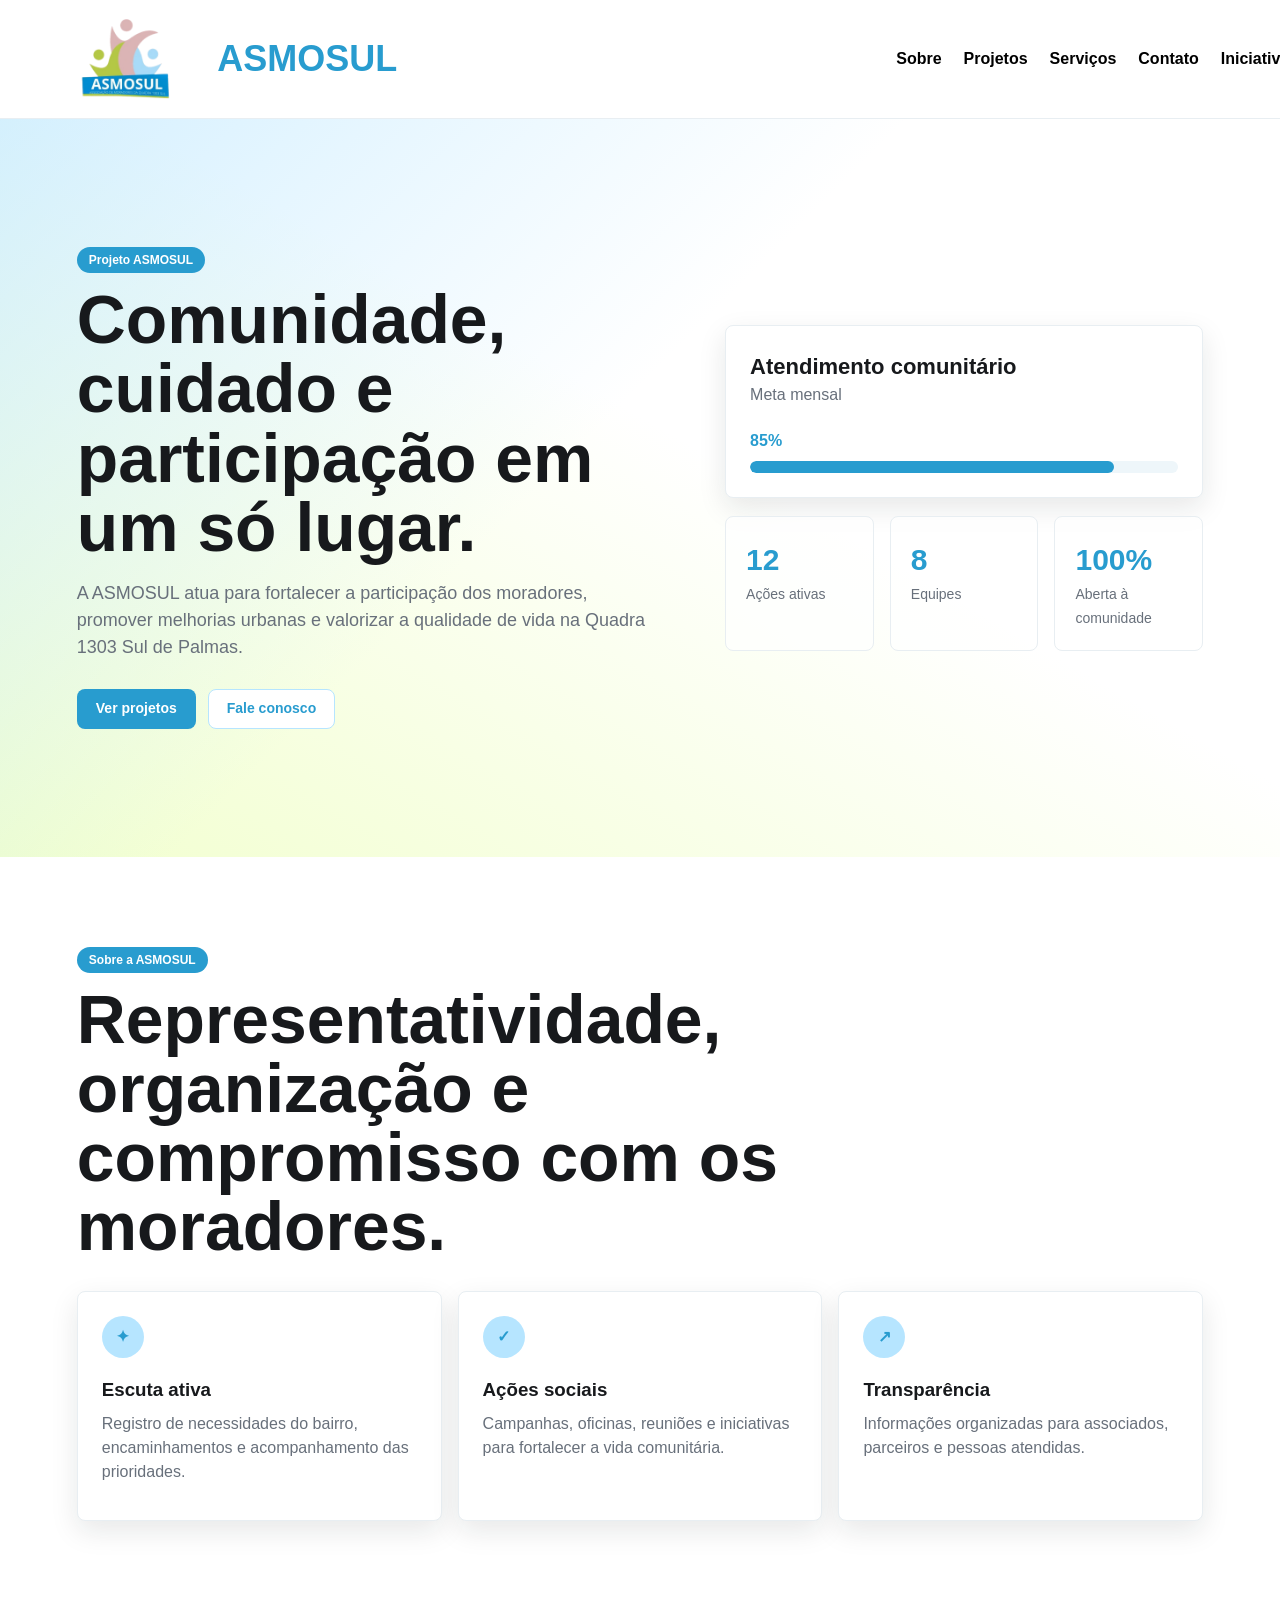
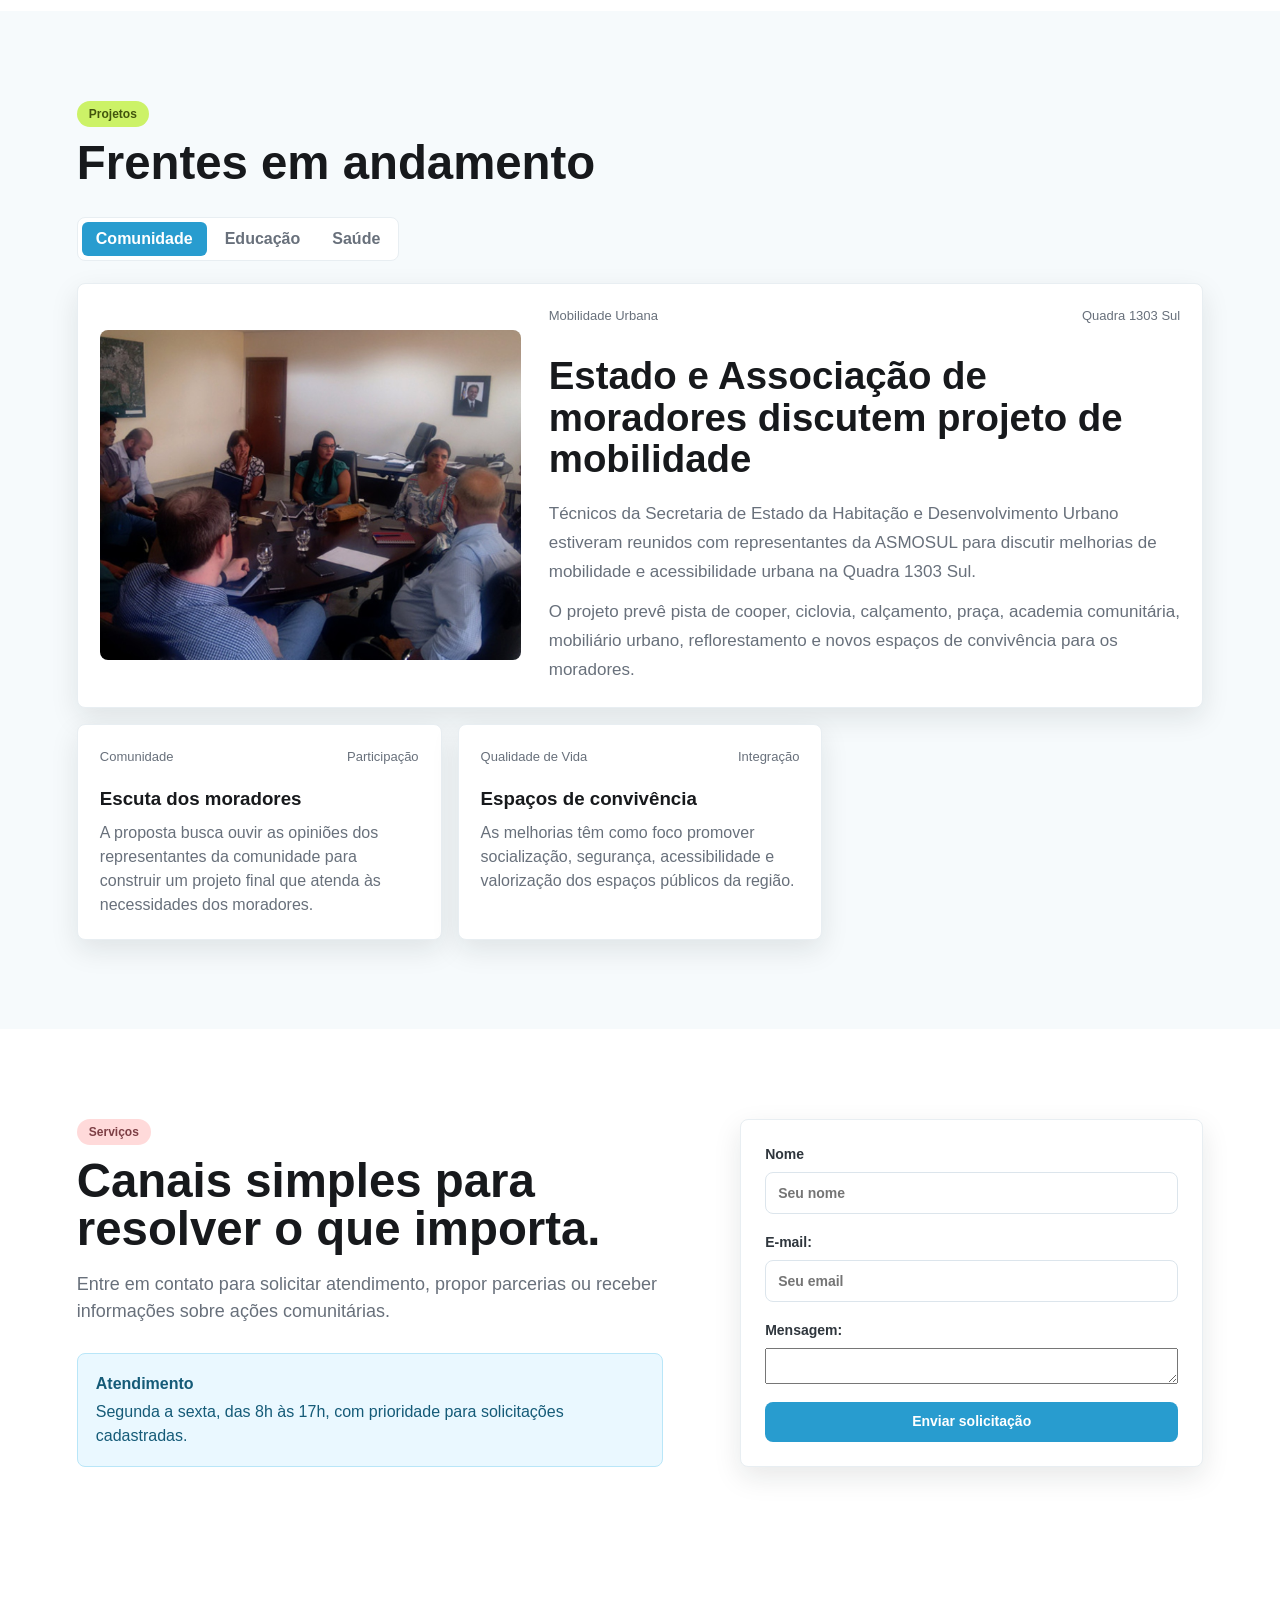
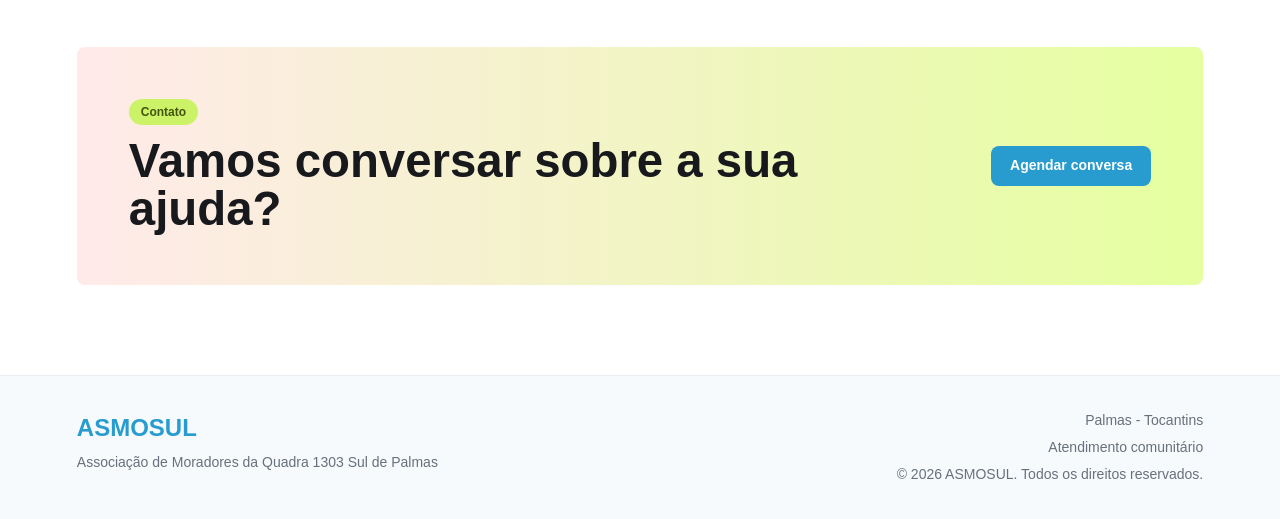
==== site.html @ c2056a8d "Organizando llinks" ====
<!doctype html>
<html lang="pt-BR">

<head>
  <meta charset="utf-8">
  <meta name="viewport" content="width=device-width, initial-scale=1">
  <meta name="description" content="Site institucional ASMOSUL baseado no Design System do projeto.">
  <title>ASMOSUL | Comunidade em movimento</title>
  <link rel="stylesheet" href="styles.css">
</head>

<body>
  <header class="site-header">
    <a class="brand" href="#inicio" aria-label="ASMOSUL, voltar ao início">
      <img src="logo.png" alt="Logo">
      <span>ASMOSUL</span>
    </a>

    <nav class="main-nav" aria-label="Navegação principal">
      <a href="#sobre">Sobre</a>
      <a href="#projetos">Projetos</a>
      <a href="#servicos">Serviços</a>
      <a href="#contato">Contato</a>
      <ul class="menu">
        <li class="dropdown">
          <a href="#">Iniciativas</a>
          <ul class="submenu">
            <li><a href="./comunidade/associar.html">Faça parte da comunidade</a></li>
            <li><a href="./capacitação/AsmoSul-main/index.html">Capacitações</a></li>
            <li><a href="./doações/institucional.html">Doe</a></li>
          </ul>
        </li>
      </ul>
    </nav>
  </header>

  <main id="inicio">
    <section class="hero">
      <div class="hero-copy">
        <span class="badge badge-blue">Projeto ASMOSUL</span>
        <h1>Comunidade, cuidado e participação em um só lugar.</h1>
        <p>
          A ASMOSUL atua para fortalecer a participação dos moradores,
          promover melhorias urbanas e valorizar a qualidade de vida
          na Quadra 1303 Sul de Palmas.
        </p>

        <div class="button-row">
          <a class="button button-primary" href="#projetos">Ver projetos</a>
          <a class="button button-secondary" href="#contato">Fale conosco</a>
        </div>
      </div>

      <div class="hero-panel" aria-label="Resumo da associação">
        <div class="progress-card">
          <div>
            <strong>Atendimento comunitário</strong>
            <span>Meta mensal</span>
          </div>

          <div class="progress-item">
            <span>85%</span>
            <div class="progress-track">
              <div style="width: 85%"></div>
            </div>
          </div>
        </div>

        <div class="stat-grid">
          <article>
            <strong>12</strong>
            <span>Ações ativas</span>
          </article>

          <article>
            <strong>8</strong>
            <span>Equipes</span>
          </article>

          <article>
            <strong>100%</strong>
            <span>Aberta à comunidade</span>
          </article>
        </div>
      </div>
    </section>

    <section class="section" id="sobre">
      <div class="section-heading">
        <span class="chip">Sobre a ASMOSUL</span>
        <h2>Representatividade, organização e compromisso com os moradores.</h2>
      </div>

      <div class="feature-grid">
        <article class="feature-card">
          <span class="feature-icon">✦</span>
          <h3>Escuta ativa</h3>
          <p>Registro de necessidades do bairro, encaminhamentos e acompanhamento das prioridades.</p>
        </article>

        <article class="feature-card">
          <span class="feature-icon">✓</span>
          <h3>Ações sociais</h3>
          <p>Campanhas, oficinas, reuniões e iniciativas para fortalecer a vida comunitária.</p>
        </article>

        <article class="feature-card">
          <span class="feature-icon">↗</span>
          <h3>Transparência</h3>
          <p>Informações organizadas para associados, parceiros e pessoas atendidas.</p>
        </article>
      </div>
    </section>

    <section class="section tinted" id="projetos">
      <div class="section-heading compact">
        <span class="chip chip-green">Projetos</span>
        <h2>Frentes em andamento</h2>
      </div>

      <div class="tabs" role="tablist" aria-label="Categorias de projetos">
        <button class="tab active" type="button" role="tab" aria-selected="true"
          data-tab="comunidade">Comunidade</button>
        <button class="tab" type="button" role="tab" aria-selected="false" data-tab="educacao">Educação</button>
        <button class="tab" type="button" role="tab" aria-selected="false" data-tab="saude">Saúde</button>
      </div>

      <div class="project-list" id="project-list">
        <article class="project-highlight">
          <div class="project-image">
            <img src="img.projetos.jpeg" alt="Reunião sobre projeto de mobilidade urbana">
          </div>

          <div class="project-content">
            <div class="project-meta">
              <span>Mobilidade Urbana</span>
              <span>Quadra 1303 Sul</span>
            </div>

            <h3>Estado e Associação de moradores discutem projeto de mobilidade</h3>

            <p>
              Técnicos da Secretaria de Estado da Habitação e Desenvolvimento Urbano
              estiveram reunidos com representantes da ASMOSUL para discutir melhorias
              de mobilidade e acessibilidade urbana na Quadra 1303 Sul.
            </p>

            <p>
              O projeto prevê pista de cooper, ciclovia, calçamento, praça,
              academia comunitária, mobiliário urbano, reflorestamento e novos
              espaços de convivência para os moradores.
            </p>
          </div>
        </article>

        <article>
          <div class="project-meta">
            <span>Comunidade</span>
            <span>Participação</span>
          </div>

          <h3>Escuta dos moradores</h3>

          <p>
            A proposta busca ouvir as opiniões dos representantes da comunidade
            para construir um projeto final que atenda às necessidades dos moradores.
          </p>
        </article>

        <article>
          <div class="project-meta">
            <span>Qualidade de Vida</span>
            <span>Integração</span>
          </div>

          <h3>Espaços de convivência</h3>

          <p>
            As melhorias têm como foco promover socialização, segurança,
            acessibilidade e valorização dos espaços públicos da região.
          </p>
        </article>
      </div>
    </section>

    <section class="section split" id="servicos">
      <div>
        <span class="chip chip-pink">Serviços</span>
        <h2>Canais simples para resolver o que importa.</h2>
        <p>
          Entre em contato para solicitar atendimento, propor parcerias ou receber
          informações sobre ações comunitárias.
        </p>

        <div class="alert">
          <strong>Atendimento</strong>
          <span>Segunda a sexta, das 8h às 17h, com prioridade para solicitações cadastradas.</span>
        </div>
      </div>

      <form class="contact-card" id="contact-form" action="#mensagem-enviada">
        <label>Nome <input type="text" name="name" placeholder="Seu nome" required>
        </label>
        <label>E-mail: <input type="email" name="email" placeholder="Seu email" required></label>
        <label>Mensagem: <textarea name="mensagem" required></textarea></label>
        <!-- <label>
          Assunto
          <select name="subject" required>
            <option value="">Selecione</option>
            <option>Cadastro de associado</option>
            <option>Solicitar atendimento</option>
            <option>Propor parceria</option>
          </select>
        </label> -->

        <!-- <label class="checkbox-line">
          <input type="checkbox" checked>
          <span>Receber retorno por WhatsApp ou e-mail</span>
        </label> -->

        <button class="button button-primary" type="submit">Enviar solicitação</button>

        <p class="form-status" id="mensagem-enviada" aria-live="polite">
          Solicitação enviada com sucesso!
        </p>
      </form>
    </section>

    <section class="section" id="contato">
      <div class="contact-strip">
        <div>
          <span class="badge badge-green">Contato</span>
          <h2>Vamos conversar sobre a sua ajuda?</h2>
        </div>

        <a href="https://web.whatsapp.com/" target="_blank" class="button button-primary" type="button"
          data-open-modal>Agendar conversa</a>
      </div>
    </section>
  </main>

  <footer class="site-footer">
    <div class="footer-info">
      <strong>ASMOSUL</strong>
      <span>Associação de Moradores da Quadra 1303 Sul de Palmas</span>
    </div>

    <div class="footer-links">
      <span>Palmas - Tocantins</span>
      <span>Atendimento comunitário</span>
      <span>© 2026 ASMOSUL. Todos os direitos reservados.</span>
    </div>
  </footer>

  <div class="modal-backdrop" hidden>
    <section class="modal" role="dialog" aria-modal="true" aria-labelledby="modal-title">
      <button class="icon-button close-modal" type="button" aria-label="Fechar">×</button>
      <span class="badge badge-blue">Pop-up</span>
      <h2 id="modal-title">Agendar conversa</h2>
      <p>Informe um melhor horário no formulário de contato. A equipe retorna para confirmar.</p>
      <button class="button button-primary close-modal-action" type="button">Entendi</button>
    </section>
  </div>

  <script src="script.js"></script>
</body>

</html>
---- styles.css ----
:root {
  --black: #000000;
  --ink: #17191c;
  --muted: #68707b;
  --line: #e8eef2;
  --white: #ffffff;
  --blue-700: #289ccf;
  --blue-500: #34c1ff;
  --blue-200: #b6e5ff;
  --green-700: #a5c946;
  --green-500: #ccf267;
  --green-100: #e5ff9f;
  --pink-700: #d9abab;
  --pink-300: #ffdada;
  --pink-100: #ffeaea;
  --shadow-sm: 0 1px 3px rgb(0 0 0 / 12%);
  --shadow-md: 0 10px 28px rgb(23 25 28 / 10%);
  --radius: 8px;
}

* {
  box-sizing: border-box;
}

html {
  scroll-behavior: smooth;
}

body {
  margin: 0;
  color: var(--ink);
  background: var(--white);
  font-family: Helvetica, Arial, sans-serif;
  line-height: 1.5;
}

a {
  color: inherit;
  text-decoration: none;
}

button,
input,
select {
  font: inherit;
}

.site-header {
  position: sticky;
  top: 0;
  z-index: 10;
  display: flex;
  align-items: center;
  gap: 28px;
  min-height: 118px;
  padding: 4px clamp(18px, 4vw, 56px);
  background: rgb(255 255 255 / 92%);
  border-bottom: 1px solid var(--line);
  backdrop-filter: blur(14px);
}

.brand {
  display: inline-flex;
  align-items: center;
  gap: 16px;
  font-weight: 700;
}

.brand span {
  color: var(--blue-700);
  font-size: 36px;
  line-height: 1;
}

.brand img {
  width: 150px;
  height: 110px;
  object-fit: contain;
  background: transparent;
  border-radius: 0;
}

.main-nav {
  display: flex;
  gap: 22px;
  margin-left: 40%;
  color: #343a40;
  font-size: 16px;
}

.main-nav a {
  position: relative;
  /* padding: 6px 0; */
  font-weight: 600;
  transition: color 0.2s ease;
}

.main-nav a::after {
  content: "";
  position: absolute;
  left: 50%;
  bottom: -6px;
  width: 0;
  height: 4px;
  border-radius: 999px;
  background: var(--blue-700);
  transform: translateX(-50%);
  transition: width 0.25s ease;
}

.main-nav a:hover::after,
.main-nav a:focus-visible::after,
.main-nav a.active::after {
  width: 55px;
}

.main-nav a {
  color: #000;
}

.main-nav a:hover,
.main-nav a:focus-visible {
  color: var(--blue-700);
}

.main-nav a.active {
  color: var(--blue-700);
  font-weight: 700;
}

.button {
  display: inline-flex;
  align-items: center;
  justify-content: center;
  min-height: 40px;
  padding: 0 18px;
  border: 1px solid transparent;
  border-radius: var(--radius);
  cursor: pointer;
  font-weight: 700;
  font-size: 14px;
  transition: transform 160ms ease, box-shadow 160ms ease, background 160ms ease;
}

.button:hover {
  transform: translateY(-1px);
  box-shadow: var(--shadow-sm);
}

.button-primary {
  color: var(--white);
  background: var(--blue-700);
}

.button-secondary {
  color: var(--blue-700);
  background: var(--white);
  border-color: var(--blue-200);
}

.icon-button {
  display: inline-grid;
  place-items: center;
  width: 40px;
  height: 40px;
  border: 1px solid var(--line);
  border-radius: var(--radius);
  color: var(--ink);
  background: var(--white);
  cursor: pointer;
}

.menu-toggle {
  display: none;
  gap: 4px;
}

.menu-toggle span {
  width: 18px;
  height: 2px;
  background: currentColor;
}

.hero {
  display: grid;
  grid-template-columns: minmax(0, 1.1fr) minmax(300px, 0.9fr);
  gap: clamp(28px, 5vw, 72px);
  align-items: center;
  min-height: clamp(620px, 82vh, 760px);
  padding: clamp(46px, 7vw, 96px) clamp(18px, 6vw, 88px);
  background:
    linear-gradient(135deg, rgb(182 229 255 / 58%), transparent 45%),
    linear-gradient(30deg, rgb(229 255 159 / 50%), transparent 55%),
    var(--white);
}

.hero h1,
.section-heading h2,
.split h2,
.contact-strip h2 {
  margin: 12px 0 0;
  max-width: 790px;
  font-size: clamp(36px, 5.3vw, 72px);
  line-height: 1.02;
}

.hero-copy,
.hero-panel {
  min-width: 0;
}

.hero-copy h1,
.hero-copy p {
  overflow-wrap: anywhere;
}

.hero p,
.split p {
  max-width: 640px;
  color: var(--muted);
  font-size: 18px;
}

.button-row {
  display: flex;
  flex-wrap: wrap;
  gap: 12px;
  margin-top: 28px;
}

.hero-panel {
  display: grid;
  gap: 18px;
}

.progress-card,
.feature-card,
.contact-card,
.modal,
.project-list article {
  border: 1px solid var(--line);
  border-radius: var(--radius);
  background: var(--white);
  box-shadow: var(--shadow-md);
}

.progress-card {
  padding: 24px;
}

.progress-card strong {
  display: block;
  font-size: 22px;
}

.progress-card span {
  color: var(--muted);
}

.progress-item {
  margin-top: 22px;
}

.progress-item > span {
  color: var(--blue-700);
  font-weight: 700;
}

.progress-track {
  height: 12px;
  margin-top: 8px;
  overflow: hidden;
  border-radius: 999px;
  background: #eef6fa;
}

.progress-track div {
  height: 100%;
  border-radius: inherit;
  background: var(--blue-700);
}

.stat-grid,
.feature-grid,
.project-list {
  display: grid;
  grid-template-columns: repeat(3, minmax(0, 1fr));
  gap: 16px;
}

.stat-grid article {
  min-height: 118px;
  padding: 20px;
  border-radius: var(--radius);
  background: rgb(255 255 255 / 72%);
  border: 1px solid var(--line);
}

.stat-grid strong {
  display: block;
  color: var(--blue-700);
  font-size: 30px;
}

.stat-grid span {
  color: var(--muted);
  font-size: 14px;
}

.section {
  padding: clamp(56px, 7vw, 100px) clamp(18px, 6vw, 88px);
}

.tinted {
  background: #f6fafc;
}

.section-heading {
  margin-bottom: 30px;
}

.section-heading.compact h2,
.split h2,
.contact-strip h2 {
  font-size: clamp(30px, 3.7vw, 50px);
}

.badge,
.chip {
  display: inline-flex;
  align-items: center;
  min-height: 26px;
  padding: 0 12px;
  border-radius: 999px;
  font-size: 12px;
  font-weight: 700;
}

.badge-blue,
.chip {
  color: var(--white);
  background: var(--blue-700);
}

.badge-green,
.chip-green {
  color: #42550d;
  background: var(--green-500);
}

.chip-pink {
  color: #7d3f45;
  background: var(--pink-300);
}

.feature-card {
  min-height: 230px;
  padding: 24px;
}

.feature-icon {
  display: grid;
  place-items: center;
  width: 42px;
  height: 42px;
  border-radius: 50%;
  color: var(--blue-700);
  background: var(--blue-200);
  font-weight: 700;
}

.feature-card h3,
.project-list h3 {
  margin: 18px 0 8px;
}

.feature-card p,
.project-list p {
  margin: 0;
  color: var(--muted);
}

.tabs {
  display: inline-flex;
  gap: 4px;
  padding: 4px;
  margin-bottom: 22px;
  border: 1px solid var(--line);
  border-radius: var(--radius);
  background: var(--white);
}

.tab {
  min-height: 34px;
  padding: 0 14px;
  border: 0;
  border-radius: 6px;
  color: var(--muted);
  background: transparent;
  cursor: pointer;
  font-weight: 700;
}

.tab.active {
  color: var(--white);
  background: var(--blue-700);
}

.project-list article {
  min-height: 190px;
  padding: 22px;
}

.project-highlight {
  grid-column: 1 / -1;
  display: grid;
  grid-template-columns: minmax(260px, 0.8fr) minmax(0, 1.2fr);
  gap: 28px;
  align-items: center;
}

.project-image {
  overflow: hidden;
  border-radius: var(--radius);
  background: #eef6fa;
}

.project-image img {
  display: block;
  width: 100%;
  height: 330px;
  object-fit: cover;
}

.project-content {
  display: grid;
  gap: 12px;
}

.project-content h3 {
  max-width: 780px;
  color: var(--ink);
  font-size: clamp(28px, 3vw, 44px);
  line-height: 1.08;
}

.project-content p {
  font-size: 17px;
  line-height: 1.7;
}

.project-meta {
  display: flex;
  justify-content: space-between;
  gap: 10px;
  color: var(--muted);
  font-size: 13px;
}

.split {
  display: grid;
  grid-template-columns: minmax(0, 0.95fr) minmax(320px, 0.75fr);
  gap: clamp(28px, 6vw, 86px);
  align-items: start;
}

.alert {
  display: grid;
  gap: 4px;
  max-width: 620px;
  margin-top: 28px;
  padding: 18px;
  border: 1px solid #b9e6f8;
  border-radius: var(--radius);
  color: #155b78;
  background: #eaf8ff;
}

.contact-card {
  display: grid;
  gap: 18px;
  padding: 24px;
}

.contact-card label {
  display: grid;
  gap: 7px;
  color: #2f363d;
  font-weight: 700;
  font-size: 14px;
}

.contact-card input,
.contact-card select {
  width: 100%;
  height: 42px;
  padding: 0 12px;
  border: 1px solid #dce5ec;
  border-radius: var(--radius);
  color: var(--ink);
  background: var(--white);
}

.contact-card input:focus,
.contact-card select:focus {
  outline: 3px solid rgb(52 193 255 / 24%);
  border-color: var(--blue-700);
}

.checkbox-line {
  grid-template-columns: 18px 1fr;
  align-items: center;
  font-weight: 400;
}

.checkbox-line input {
  width: 18px;
  height: 18px;
  accent-color: var(--blue-700);
}

.form-status {
  display: none;
  min-height: 22px;
  margin: 0;
  padding: 12px 14px;
  border-radius: var(--radius);
  color: #155b78;
  background: #eaf8ff;
  border: 1px solid #b9e6f8;
  font-weight: 700;
}

.form-status:target {
  display: block;
}

.contact-strip {
  display: flex;
  align-items: center;
  justify-content: space-between;
  gap: 24px;
  padding: clamp(28px, 5vw, 52px);
  border-radius: var(--radius);
  color: var(--ink);
  background: linear-gradient(90deg, var(--pink-100), var(--green-100));
}

.site-footer {
  display: flex;
  justify-content: space-between;
  align-items: flex-start;
  gap: 28px;
  padding: 34px clamp(18px, 6vw, 88px);
  color: #4d555f;
  border-top: 1px solid var(--line);
  background: #f6fafc;
  font-size: 14px;
}

.footer-info,
.footer-links {
  display: grid;
  gap: 6px;
}

.footer-info strong {
  color: var(--blue-700);
  font-size: 24px;
}

.footer-info span,
.footer-links span {
  color: var(--muted);
}

.footer-links {
  text-align: right;
}

.modal-backdrop {
  position: fixed;
  inset: 0;
  z-index: 20;
  display: grid;
  place-items: center;
  padding: 20px;
  background: rgb(0 0 0 / 46%);
}

.modal-backdrop[hidden] {
  display: none;
}

.modal {
  position: relative;
  width: min(100%, 420px);
  padding: 28px;
}

.modal h2 {
  margin: 12px 0 8px;
}

.modal p {
  color: var(--muted);
}

.close-modal {
  position: absolute;
  top: 14px;
  right: 14px;
  font-size: 24px;
}

@media (max-width: 860px) {
  .site-header {
    gap: 14px;
  }

  .main-nav {
    position: absolute;
    top: 118px;
    left: 0;
    right: 0;
    display: none;
    flex-direction: column;
    gap: 0;
    padding: 12px 18px 18px;
    background: var(--white);
    border-bottom: 1px solid var(--line);
  }

  .main-nav.open {
    display: flex;
  }

  .main-nav a {
    padding: 12px 0;
  }

  .menu-toggle {
    display: inline-grid;
    margin-left: auto;
  }

  .header-action {
    display: none;
  }

  .hero,
  .split,
  .project-highlight {
    grid-template-columns: 1fr;
  }

  .hero {
    display: block;
    min-height: auto;
  }

  .hero-panel {
    margin-top: 28px;
  }

  .stat-grid,
  .feature-grid,
  .project-list {
    grid-template-columns: 1fr;
  }

  .contact-strip,
  .site-footer {
    align-items: flex-start;
    flex-direction: column;
  }

  .footer-links {
    text-align: left;
  }

  .project-image img {
    height: 260px;
  }
}

@media (max-width: 520px) {
  .hero-copy,
  .hero-panel {
    max-width: 320px;
  }

  .hero h1 {
    font-size: 28px;
    line-height: 1.08;
  }

  .hero p {
    font-size: 16px;
  }

  .tabs {
    display: grid;
    width: 100%;
  }

  .button {
    width: 100%;
  }
}



.menu {
  list-style: none;
  padding: 0;
  margin: 0;
  display: flex;
  gap: 20px;
}

.menu li {
  position: relative;
}

.submenu {
  list-style: none;
  padding: 10px;
  margin: 0;
  display: none;
  position: absolute;
  top: 100%;
  left: 0;
  background: #fff;
  min-width: 170px;
}

.submenu li {
  display: block;
  padding: 5px 0;
}

.dropdown:hover .submenu {
  display: block;
}
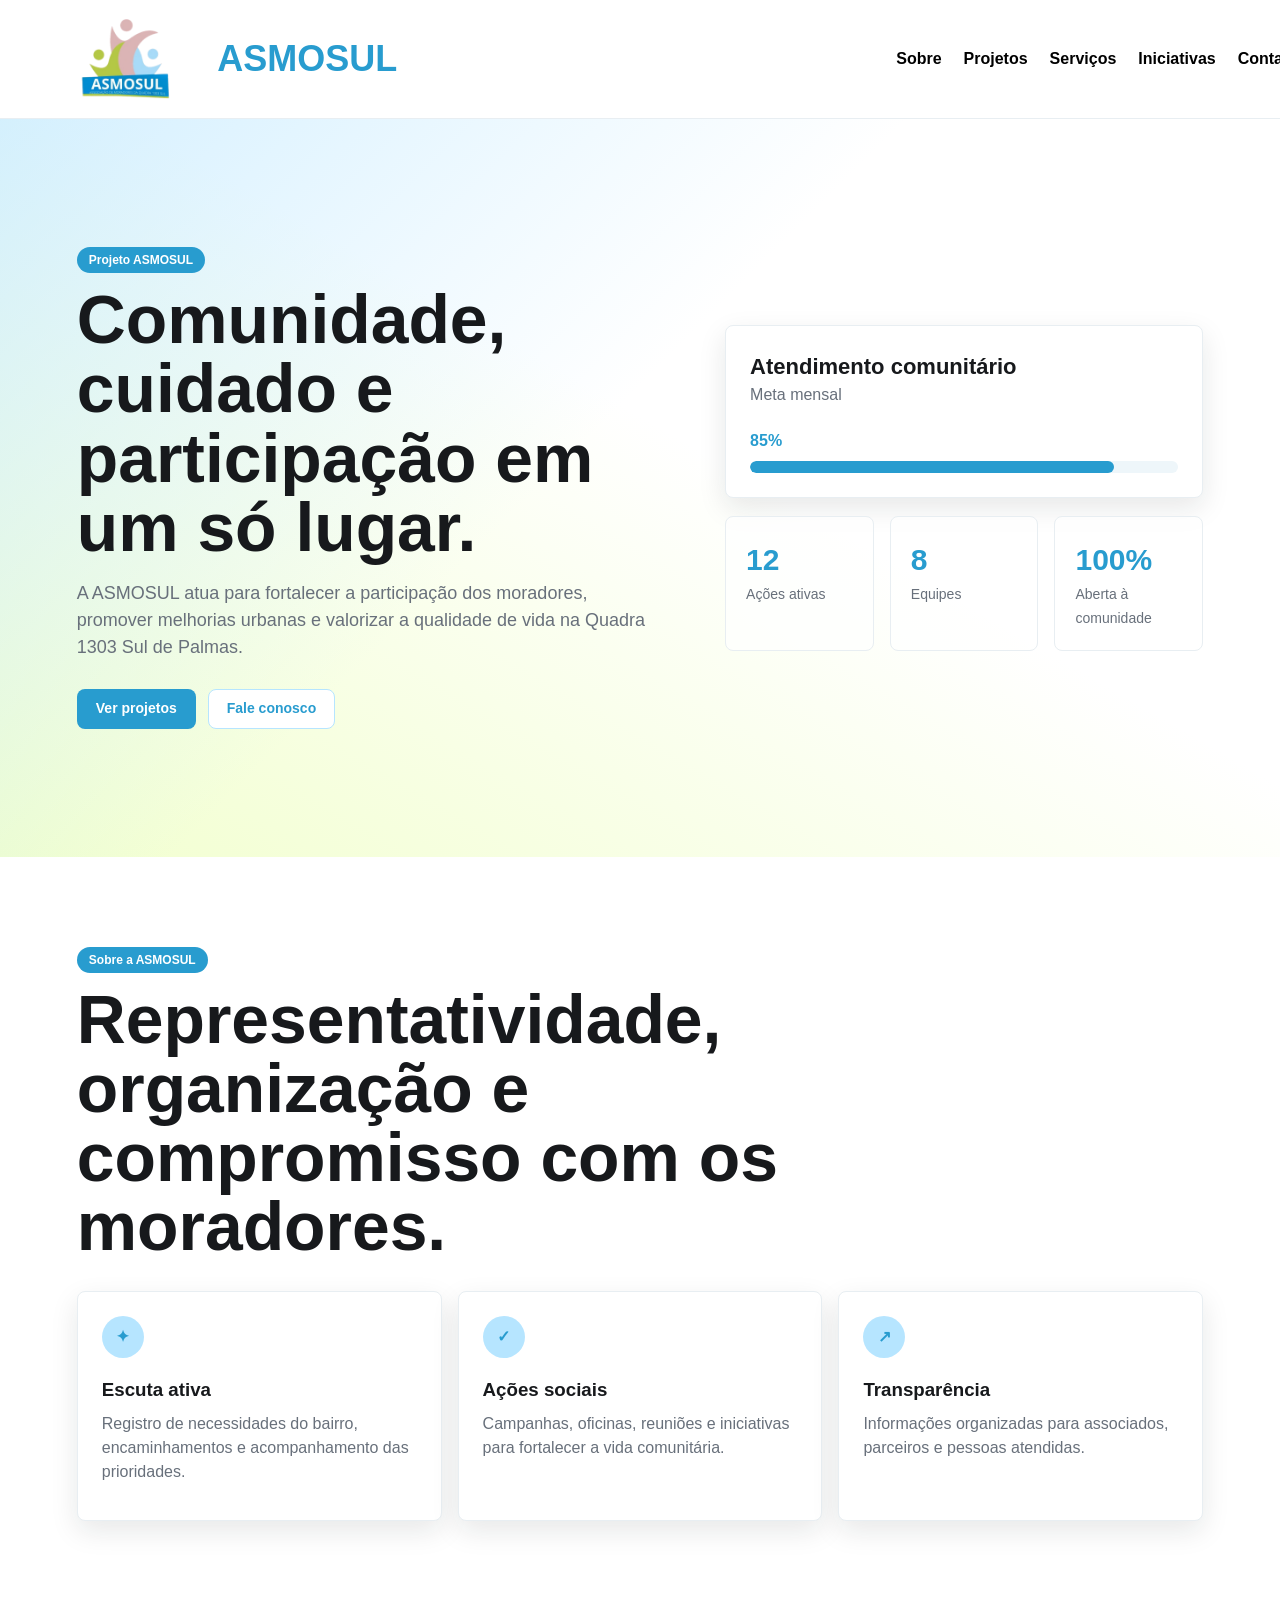
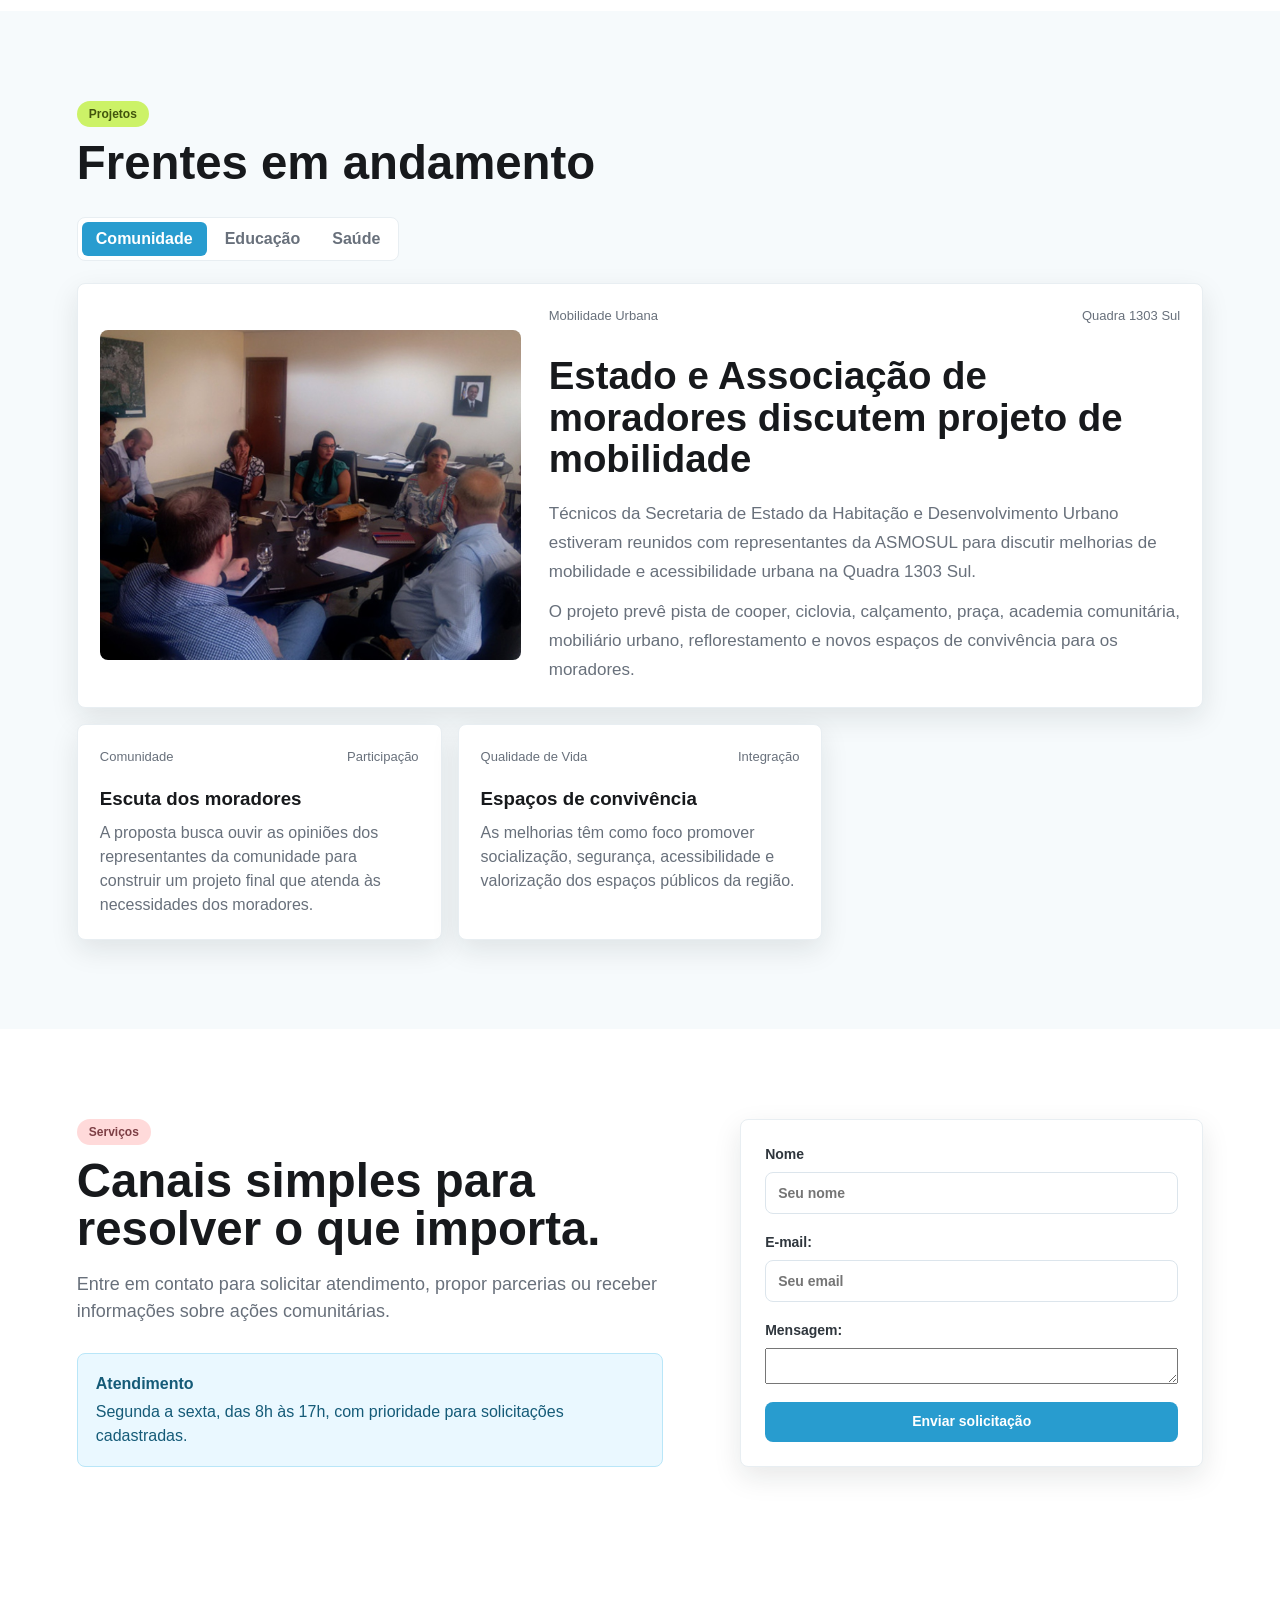
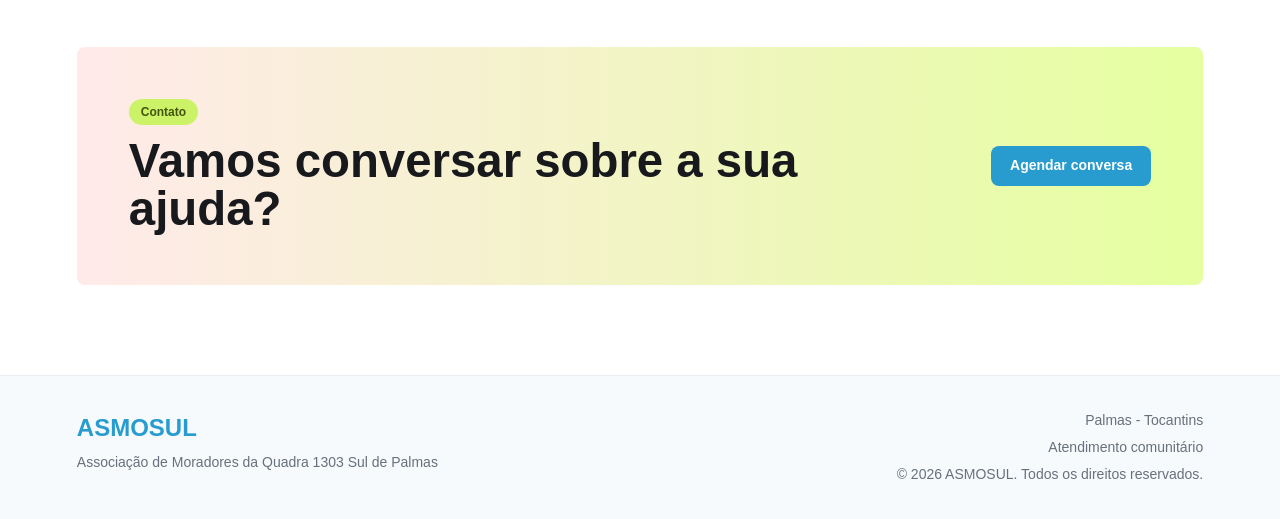
==== commit 75083926: "Ordem do menu principal" ====
--- a/site.html
+++ b/site.html
@@ -20,7 +20,6 @@
       <a href="#sobre">Sobre</a>
       <a href="#projetos">Projetos</a>
       <a href="#servicos">Serviços</a>
-      <a href="#contato">Contato</a>
       <ul class="menu">
         <li class="dropdown">
           <a href="#">Iniciativas</a>
@@ -31,6 +30,7 @@
           </ul>
         </li>
       </ul>
+      <a href="#contato">Contato</a>
     </nav>
   </header>
 
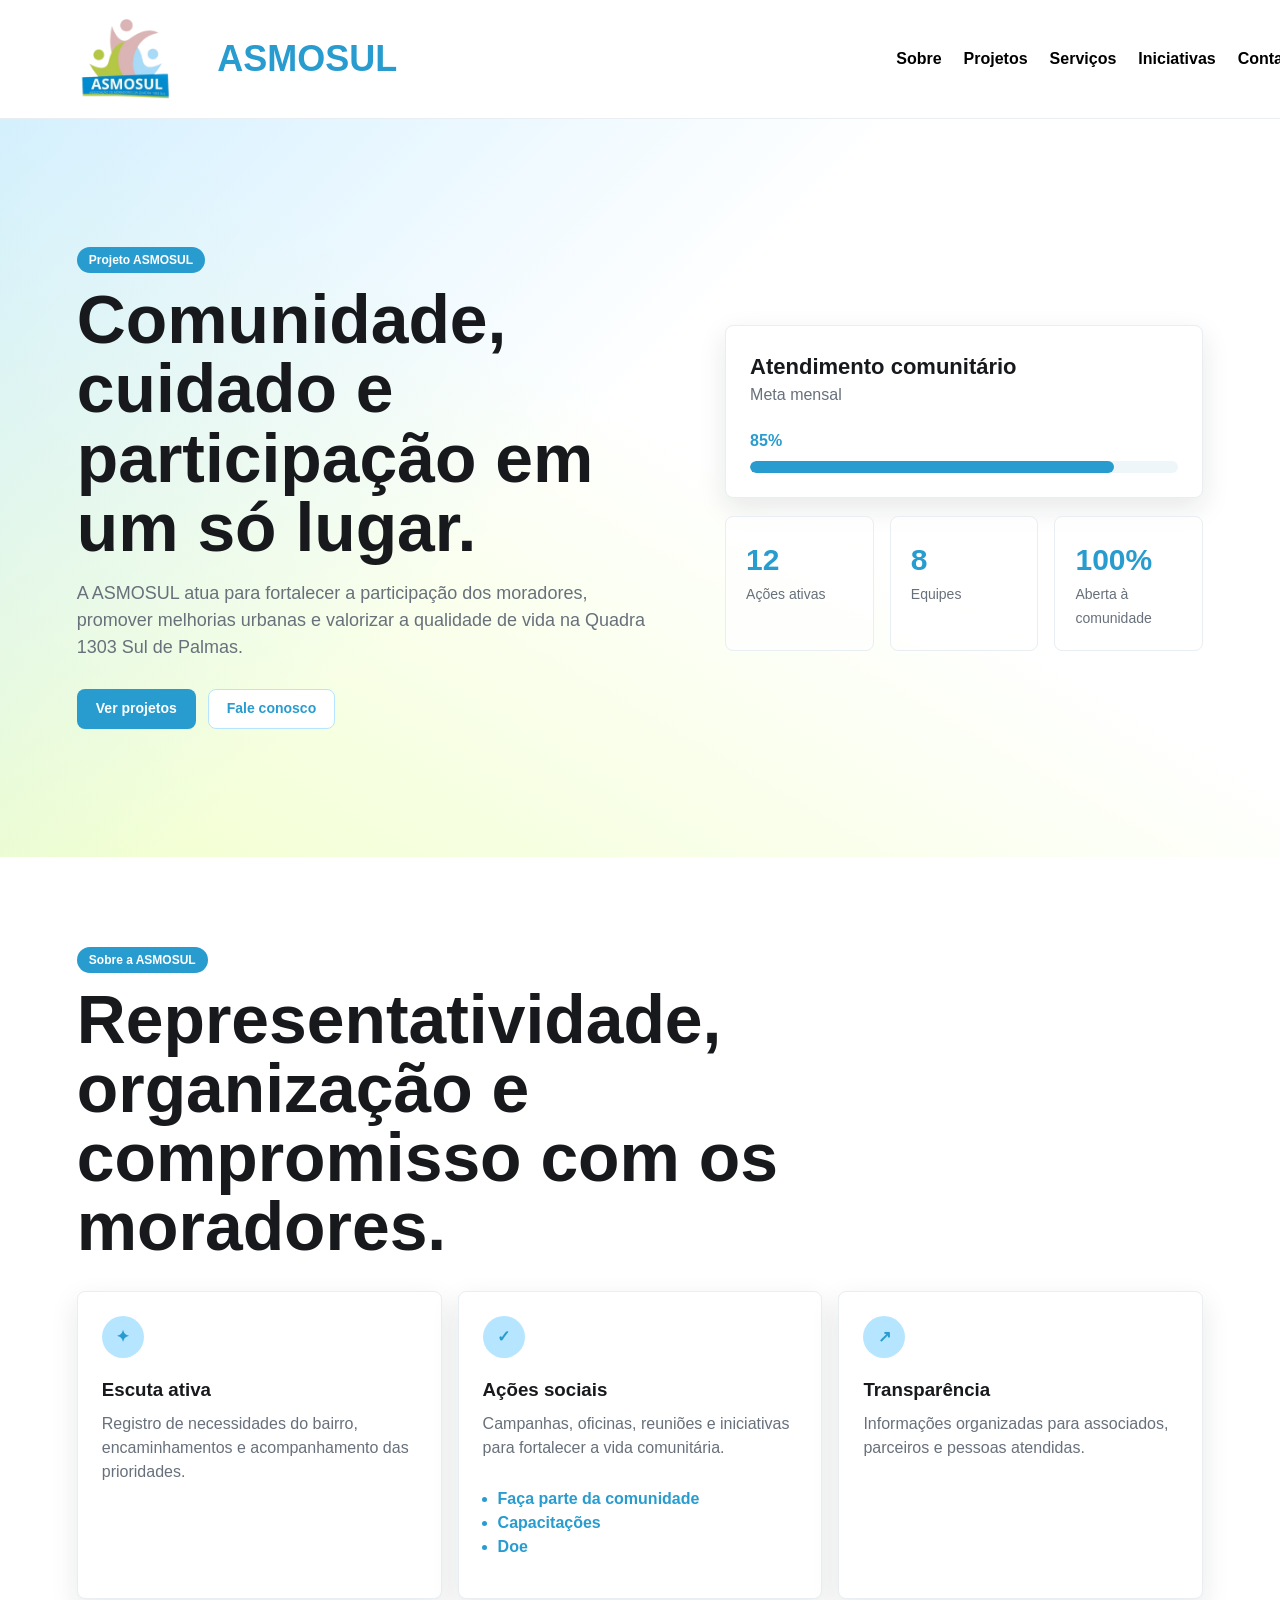
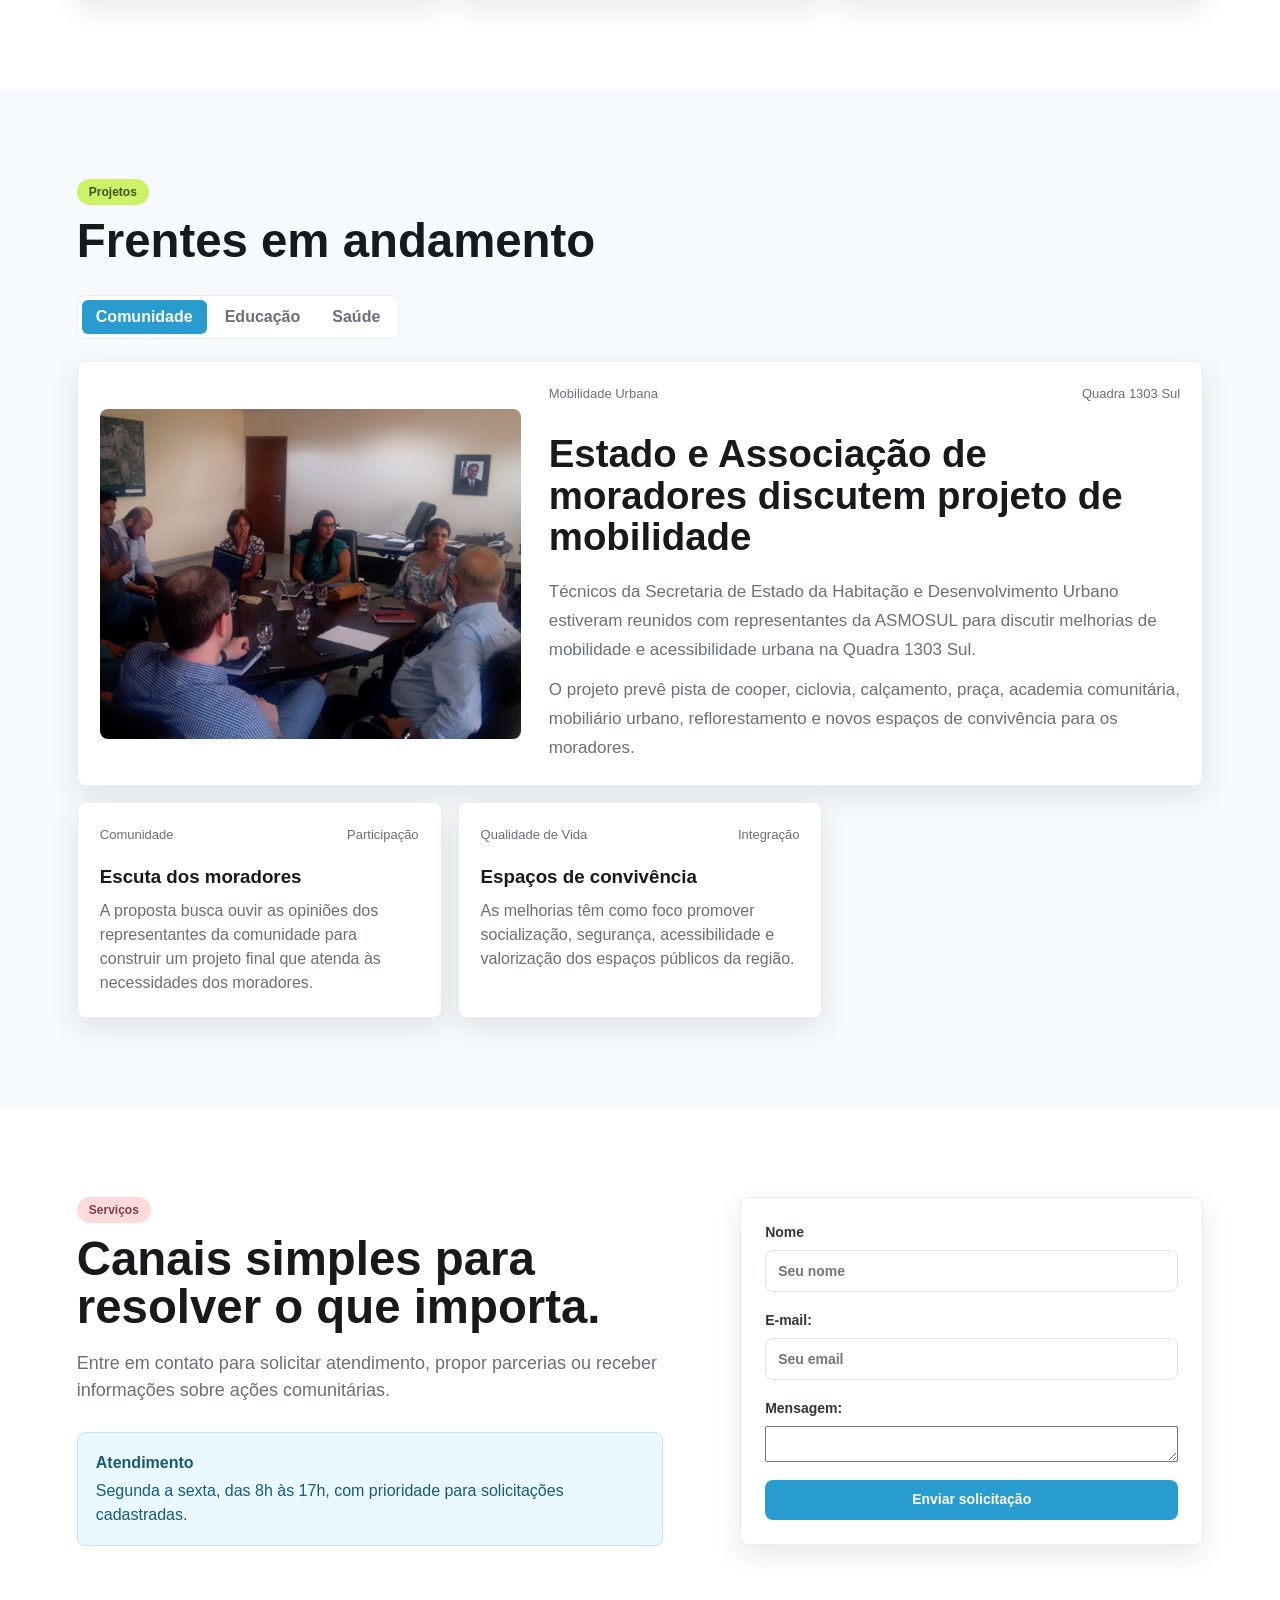
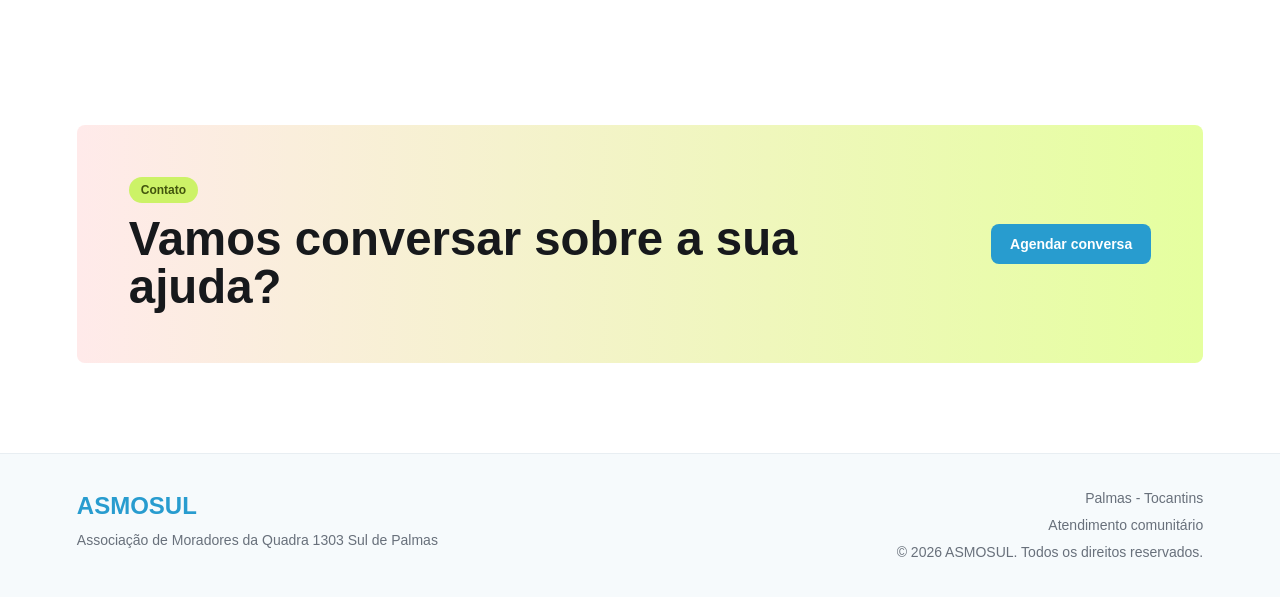
==== commit af45bf02: "links iniciativas" ====
--- a/site.html
+++ b/site.html
@@ -7,6 +7,7 @@
   <meta name="description" content="Site institucional ASMOSUL baseado no Design System do projeto.">
   <title>ASMOSUL | Comunidade em movimento</title>
   <link rel="stylesheet" href="styles.css">
+  <link rel="icon" type="image/png" href="./capacitação/AsmoSul-main/Imagens/Logo-clean.png">
 </head>
 
 <body>
@@ -70,6 +71,7 @@
           <article>
             <strong>12</strong>
             <span>Ações ativas</span>
+
           </article>
 
           <article>
@@ -102,6 +104,13 @@
           <span class="feature-icon">✓</span>
           <h3>Ações sociais</h3>
           <p>Campanhas, oficinas, reuniões e iniciativas para fortalecer a vida comunitária.</p>
+          <ul class="iniciativas">
+            <li><a href="./comunidade/associar.html">Faça parte da comunidade</a></li>
+            <li><a href="./capacitação/AsmoSul-main/index.html">Capacitações</a></li>
+            <li><a href="./doações/institucional.html">Doe</a></li>
+          </ul>
+        </article>
+
         </article>
 
         <article class="feature-card">
@@ -198,7 +207,8 @@
         </div>
       </div>
 
-      <form class="contact-card" id="contact-form" action="#mensagem-enviada">
+      <form class="contact-card" id="contact-form" action="#mensagem-enviada" method="post"
+        aria-label="Formulário de contato">
         <label>Nome <input type="text" name="name" placeholder="Seu nome" required>
         </label>
         <label>E-mail: <input type="email" name="email" placeholder="Seu email" required></label>
--- a/styles.css
+++ b/styles.css
@@ -261,7 +261,7 @@
   margin-top: 22px;
 }
 
-.progress-item > span {
+.progress-item>span {
   color: var(--blue-700);
   font-weight: 700;
 }
@@ -685,6 +685,7 @@
 }
 
 @media (max-width: 520px) {
+
   .hero-copy,
   .hero-panel {
     max-width: 320px;
@@ -742,4 +743,13 @@
 
 .dropdown:hover .submenu {
   display: block;
+}
+
+.iniciativas {
+  padding: 15px;
+  margin: 12px 0 0;
+  font-weight: bold;
+  color: #289ccf;
+  display: inline-grid;
+
 }
